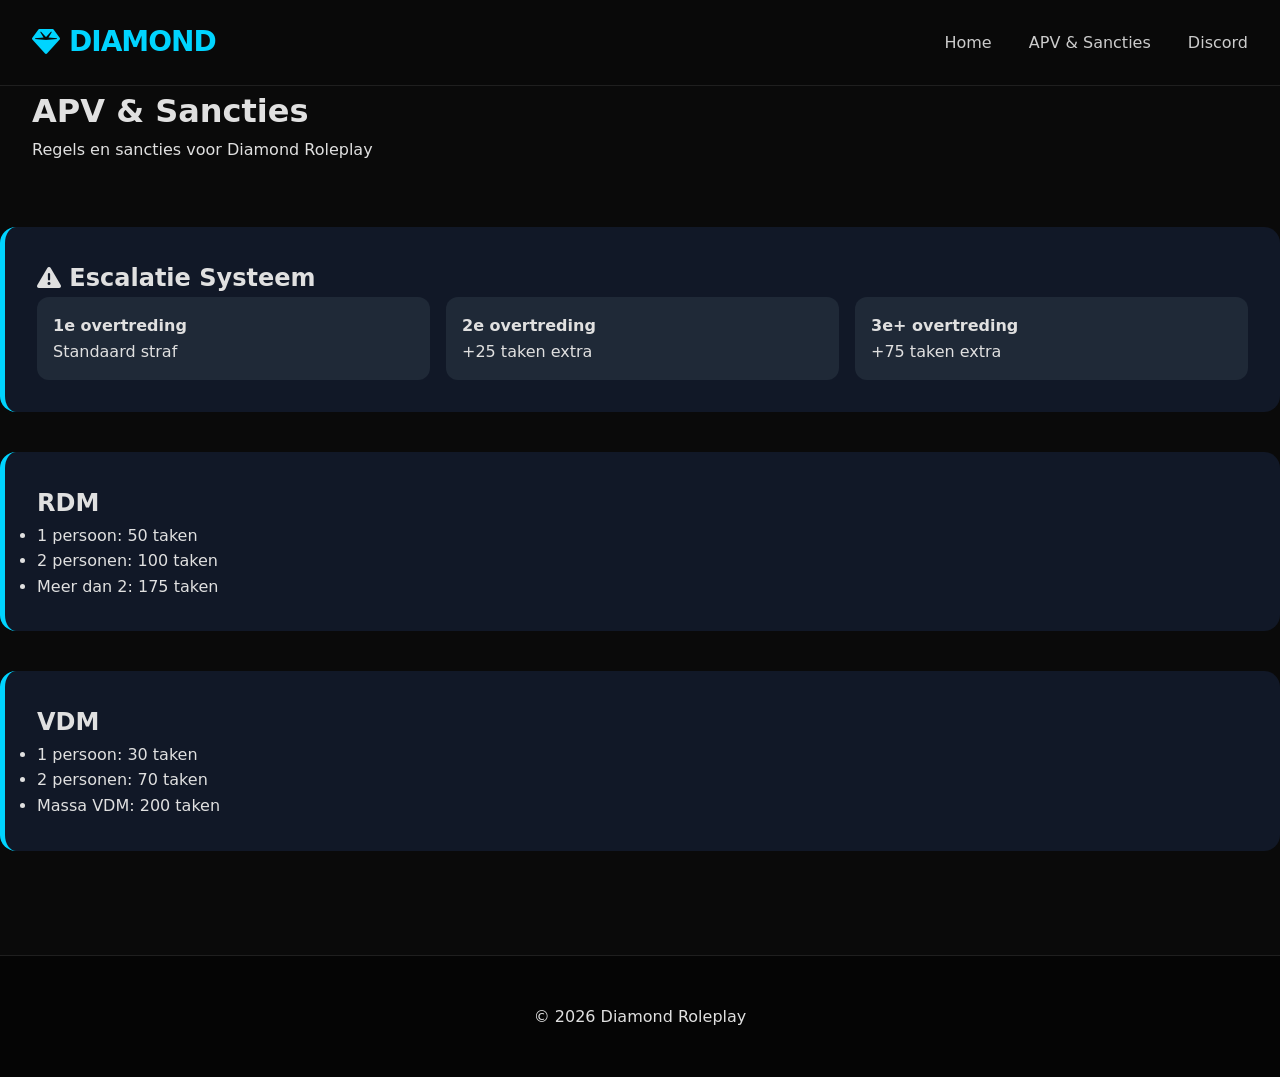
==== apv.html @ 526ea84e "Add files via upload" ====
<!DOCTYPE html>
<html lang="nl">
<head>
    <meta charset="UTF-8">
    <meta name="viewport" content="width=device-width, initial-scale=1.0">
    <title>APV & Sancties - Diamond Roleplay</title>
    <link rel="stylesheet" href="style.css">
    <link rel="stylesheet" href="https://cdnjs.cloudflare.com/ajax/libs/font-awesome/6.5.1/css/all.min.css">
</head>
<body>
    <nav>
        <div class="nav-container">
            <div class="logo">
                <i class="fas fa-gem"></i> DIAMOND
            </div>
            <div class="links">
                <a href="index.html">Home</a>
                <a href="apv.html">APV & Sancties</a>
                <a href="discord.html">Discord</a>
            </div>
        </div>
    </nav>

    <div class="page-header">
        <div class="container">
            <h1>APV & Sancties</h1>
            <p>Regels en sancties voor Diamond Roleplay</p>
        </div>
    </div>

    <div class="container rules-container">
        <div class="rules-section">
            <h2><i class="fas fa-exclamation-triangle"></i> Escalatie Systeem</h2>
            <div class="rule-grid">
                <div class="rule-item">
                    <strong>1e overtreding</strong><br>Standaard straf
                </div>
                <div class="rule-item">
                    <strong>2e overtreding</strong><br>+25 taken extra
                </div>
                <div class="rule-item">
                    <strong>3e+ overtreding</strong><br>+75 taken extra
                </div>
            </div>
        </div>

        <!-- Add more sections similarly from original -->
        <div class="rules-section">
            <h2>RDM</h2>
            <ul>
                <li>1 persoon: 50 taken</li>
                <li>2 personen: 100 taken</li>
                <li>Meer dan 2: 175 taken</li>
            </ul>
        </div>

        <div class="rules-section">
            <h2>VDM</h2>
            <ul>
                <li>1 persoon: 30 taken</li>
                <li>2 personen: 70 taken</li>
                <li>Massa VDM: 200 taken</li>
            </ul>
        </div>

        <!-- More rules can be added similarly -->
    </div>

    <footer>
        <div class="container">
            <p>&copy; 2026 Diamond Roleplay</p>
        </div>
    </footer>

    <script src="script.js"></script>
</body>
</html>
---- style.css ----
* {
    margin: 0;
    padding: 0;
    box-sizing: border-box;
}

body {
    background: #0a0a0a;
    color: #e0e0e0;
    font-family: 'Inter', system-ui, sans-serif;
    line-height: 1.6;
    overflow-x: hidden;
}

nav {
    background: rgba(10, 10, 10, 0.95);
    backdrop-filter: blur(12px);
    position: sticky;
    top: 0;
    z-index: 100;
    border-bottom: 1px solid #1f1f1f;
}

.nav-container {
    max-width: 1400px;
    margin: 0 auto;
    padding: 1.25rem 2rem;
    display: flex;
    justify-content: space-between;
    align-items: center;
}

.logo {
    font-size: 1.75rem;
    font-weight: 700;
    color: #00d4ff;
    display: flex;
    align-items: center;
    gap: 10px;
    letter-spacing: -1px;
}

.links a {
    color: #ccc;
    text-decoration: none;
    margin-left: 2rem;
    font-weight: 500;
    transition: color 0.3s ease;
}

.links a:hover {
    color: #00d4ff;
}

/* Hero */
.hero {
    height: 100vh;
    background: linear-gradient(135deg, #0f172a 0%, #1e2937 100%);
    position: relative;
    display: flex;
    align-items: center;
    justify-content: center;
    text-align: center;
    overflow: hidden;
}

.hero::before {
    content: '';
    position: absolute;
    top: 0;
    left: 0;
    right: 0;
    bottom: 0;
    background: url('https://picsum.photos/id/1015/1920/1080') center/cover;
    opacity: 0.15;
}

.hero-content {
    position: relative;
    z-index: 2;
    max-width: 900px;
}

.badge {
    display: inline-block;
    background: rgba(0, 212, 255, 0.1);
    color: #00d4ff;
    padding: 6px 18px;
    border-radius: 9999px;
    font-size: 0.9rem;
    margin-bottom: 1rem;
    border: 1px solid rgba(0, 212, 255, 0.3);
}

.hero h1 {
    font-size: 4.5rem;
    font-family: 'Playfair Display', serif;
    margin-bottom: 1rem;
    background: linear-gradient(90deg, #fff, #00d4ff);
    -webkit-background-clip: text;
    -webkit-text-fill-color: transparent;
}

.subtitle {
    font-size: 1.4rem;
    opacity: 0.9;
    margin-bottom: 2.5rem;
}

.btn {
    display: inline-block;
    padding: 14px 36px;
    border-radius: 9999px;
    font-weight: 600;
    text-decoration: none;
    transition: all 0.3s ease;
    margin: 0 8px;
}

.primary {
    background: #00d4ff;
    color: #000;
}

.primary:hover {
    transform: translateY(-3px);
    box-shadow: 0 20px 25px -5px rgb(0 212 255 / 0.3);
}

.secondary {
    background: transparent;
    color: white;
    border: 2px solid #00d4ff;
}

.secondary:hover {
    background: #00d4ff;
    color: black;
}

/* Sections */
.container {
    max-width: 1280px;
    margin: 0 auto;
    padding: 0 2rem;
}

.section-title {
    text-align: center;
    font-size: 2.8rem;
    margin-bottom: 3rem;
    color: #fff;
}

.features-grid {
    display: grid;
    grid-template-columns: repeat(auto-fit, minmax(320px, 1fr));
    gap: 2rem;
}

.feature-card {
    background: #111;
    border: 1px solid #222;
    padding: 2.5rem 2rem;
    border-radius: 16px;
    transition: all 0.4s ease;
}

.feature-card:hover {
    transform: translateY(-10px);
    border-color: #00d4ff;
    box-shadow: 0 25px 50px -12px rgb(0 0 0 / 0.4);
}

.icon {
    font-size: 2.8rem;
    color: #00d4ff;
    margin-bottom: 1.5rem;
}

/* Rules */
.rules-container {
    padding: 4rem 0;
}

.rules-section {
    background: #111827;
    margin-bottom: 2.5rem;
    padding: 2rem;
    border-radius: 16px;
    border-left: 5px solid #00d4ff;
}

.rule-grid {
    display: grid;
    grid-template-columns: repeat(auto-fit, minmax(200px, 1fr));
    gap: 1rem;
}

.rule-item {
    background: #1f2937;
    padding: 1rem;
    border-radius: 12px;
}

/* Footer */
footer {
    background: #050505;
    padding: 3rem 0;
    text-align: center;
    border-top: 1px solid #1f1f1f;
}

/* Responsive */
@media (max-width: 768px) {
    .hero h1 {
        font-size: 3rem;
    }
    .nav-container {
        padding: 1rem;
    }
}
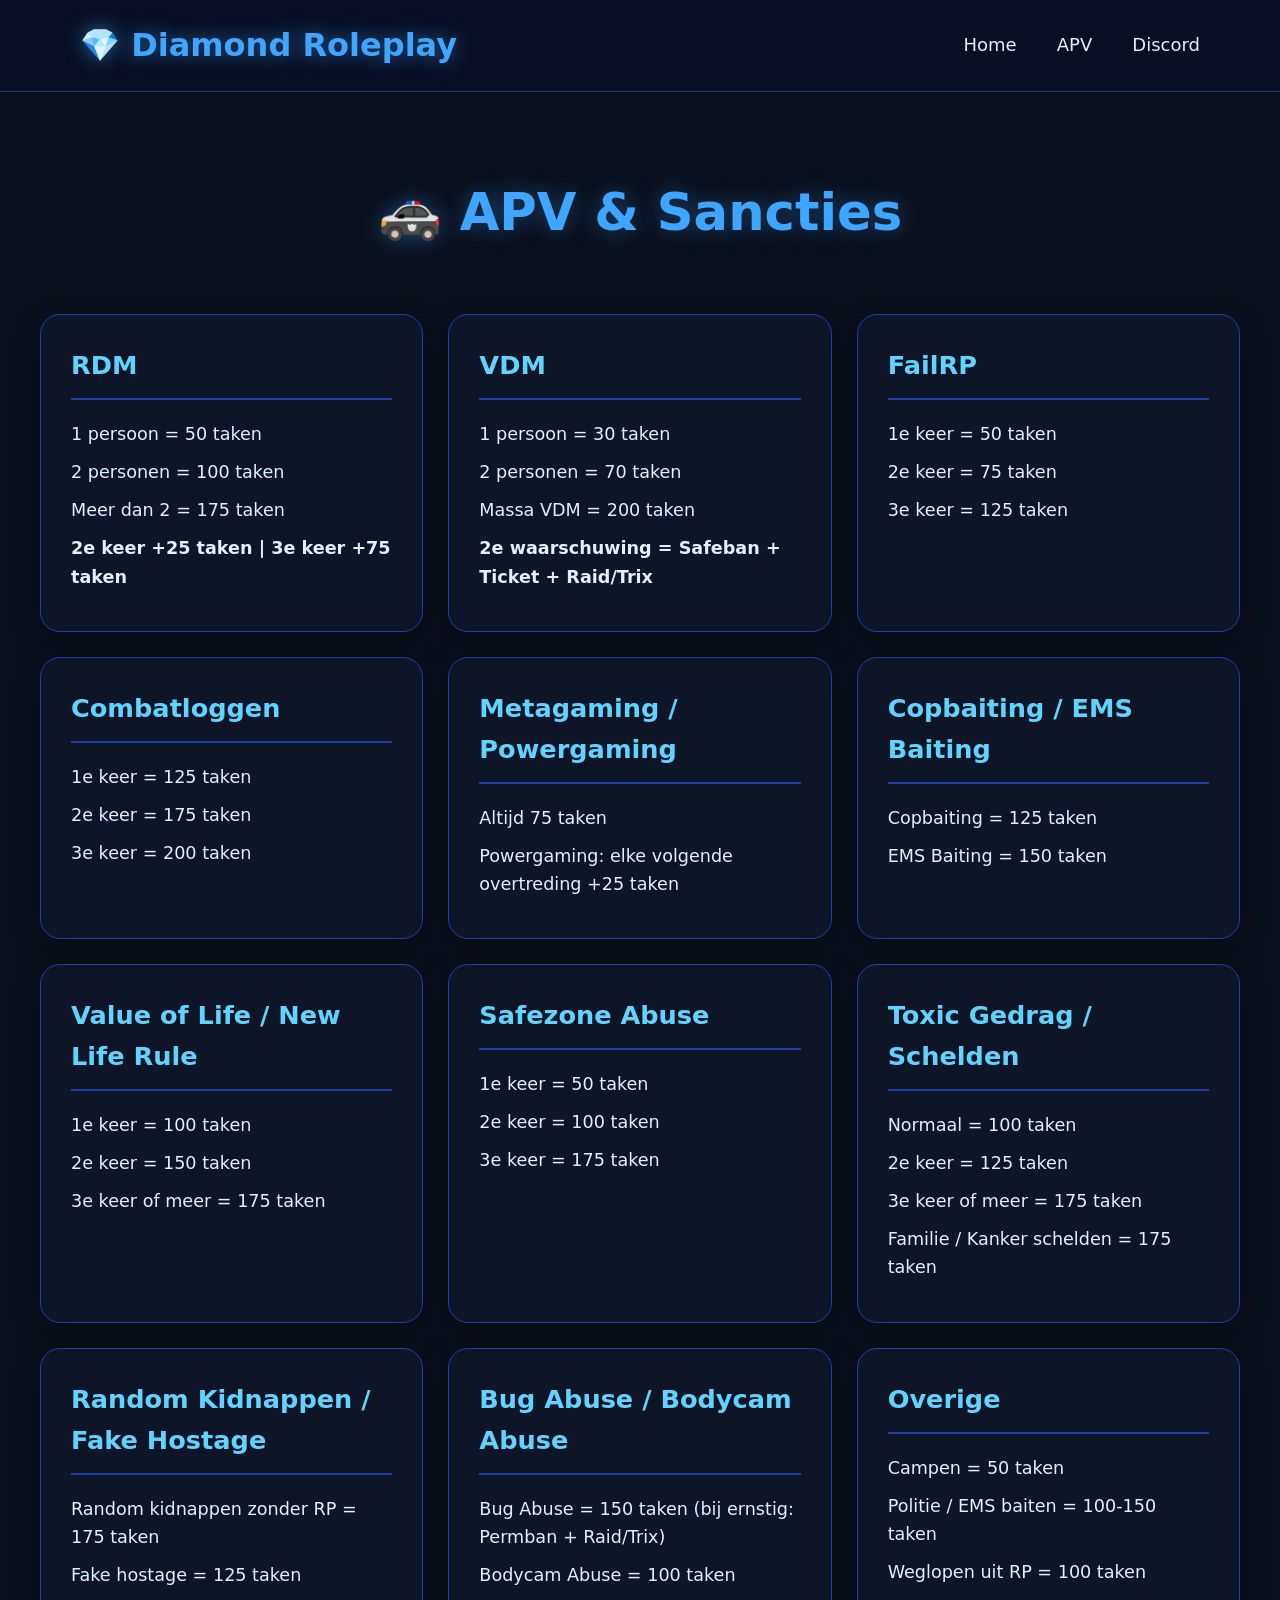
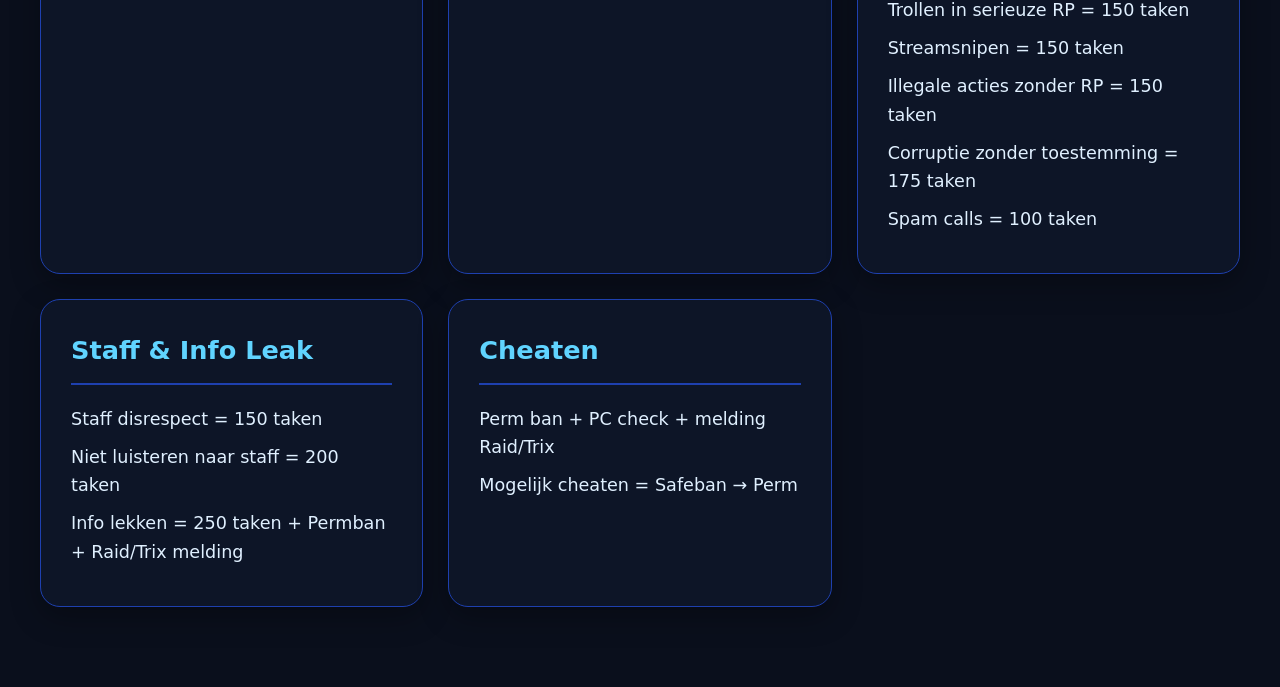
==== commit 41c2919e: "Update apv.html" ====
--- a/apv.html
+++ b/apv.html
@@ -3,75 +3,127 @@
 <head>
     <meta charset="UTF-8">
     <meta name="viewport" content="width=device-width, initial-scale=1.0">
-    <title>APV & Sancties - Diamond Roleplay</title>
+    <title>Diamond Roleplay - APV</title>
     <link rel="stylesheet" href="style.css">
-    <link rel="stylesheet" href="https://cdnjs.cloudflare.com/ajax/libs/font-awesome/6.5.1/css/all.min.css">
+    <link rel="stylesheet" href="https://cdnjs.cloudflare.com/ajax/libs/font-awesome/6.6.0/css/all.min.css">
 </head>
 <body>
     <nav>
-        <div class="nav-container">
-            <div class="logo">
-                <i class="fas fa-gem"></i> DIAMOND
-            </div>
-            <div class="links">
-                <a href="index.html">Home</a>
-                <a href="apv.html">APV & Sancties</a>
-                <a href="discord.html">Discord</a>
-            </div>
+        <div class="logo">💎 Diamond Roleplay</div>
+        <div class="links">
+            <a href="index.html">Home</a>
+            <a href="apv.html">APV</a>
+            <a href="discord.html">Discord</a>
         </div>
     </nav>
 
-    <div class="page-header">
-        <div class="container">
-            <h1>APV & Sancties</h1>
-            <p>Regels en sancties voor Diamond Roleplay</p>
+    <div class="container">
+        <h1 class="title">🚓 APV & Sancties</h1>
+        
+        <div class="rules-grid">
+            <div class="rule-card">
+                <h2>RDM</h2>
+                <p>1 persoon = 50 taken</p>
+                <p>2 personen = 100 taken</p>
+                <p>Meer dan 2 = 175 taken</p>
+                <p><strong>2e keer +25 taken | 3e keer +75 taken</strong></p>
+            </div>
+
+            <div class="rule-card">
+                <h2>VDM</h2>
+                <p>1 persoon = 30 taken</p>
+                <p>2 personen = 70 taken</p>
+                <p>Massa VDM = 200 taken</p>
+                <p><strong>2e waarschuwing = Safeban + Ticket + Raid/Trix</strong></p>
+            </div>
+
+            <div class="rule-card">
+                <h2>FailRP</h2>
+                <p>1e keer = 50 taken</p>
+                <p>2e keer = 75 taken</p>
+                <p>3e keer = 125 taken</p>
+            </div>
+
+            <div class="rule-card">
+                <h2>Combatloggen</h2>
+                <p>1e keer = 125 taken</p>
+                <p>2e keer = 175 taken</p>
+                <p>3e keer = 200 taken</p>
+            </div>
+
+            <div class="rule-card">
+                <h2>Metagaming / Powergaming</h2>
+                <p>Altijd 75 taken</p>
+                <p>Powergaming: elke volgende overtreding +25 taken</p>
+            </div>
+
+            <div class="rule-card">
+                <h2>Copbaiting / EMS Baiting</h2>
+                <p>Copbaiting = 125 taken</p>
+                <p>EMS Baiting = 150 taken</p>
+            </div>
+
+            <div class="rule-card">
+                <h2>Value of Life / New Life Rule</h2>
+                <p>1e keer = 100 taken</p>
+                <p>2e keer = 150 taken</p>
+                <p>3e keer of meer = 175 taken</p>
+            </div>
+
+            <div class="rule-card">
+                <h2>Safezone Abuse</h2>
+                <p>1e keer = 50 taken</p>
+                <p>2e keer = 100 taken</p>
+                <p>3e keer = 175 taken</p>
+            </div>
+
+            <div class="rule-card">
+                <h2>Toxic Gedrag / Schelden</h2>
+                <p>Normaal = 100 taken</p>
+                <p>2e keer = 125 taken</p>
+                <p>3e keer of meer = 175 taken</p>
+                <p>Familie / Kanker schelden = 175 taken</p>
+            </div>
+
+            <div class="rule-card">
+                <h2>Random Kidnappen / Fake Hostage</h2>
+                <p>Random kidnappen zonder RP = 175 taken</p>
+                <p>Fake hostage = 125 taken</p>
+            </div>
+
+            <div class="rule-card">
+                <h2>Bug Abuse / Bodycam Abuse</h2>
+                <p>Bug Abuse = 150 taken (bij ernstig: Permban + Raid/Trix)</p>
+                <p>Bodycam Abuse = 100 taken</p>
+            </div>
+
+            <div class="rule-card">
+                <h2>Overige</h2>
+                <p>Campen = 50 taken</p>
+                <p>Politie / EMS baiten = 100-150 taken</p>
+                <p>Weglopen uit RP = 100 taken</p>
+                <p>Trollen in serieuze RP = 150 taken</p>
+                <p>Streamsnipen = 150 taken</p>
+                <p>Illegale acties zonder RP = 150 taken</p>
+                <p>Corruptie zonder toestemming = 175 taken</p>
+                <p>Spam calls = 100 taken</p>
+            </div>
+
+            <div class="rule-card">
+                <h2>Staff & Info Leak</h2>
+                <p>Staff disrespect = 150 taken</p>
+                <p>Niet luisteren naar staff = 200 taken</p>
+                <p>Info lekken = 250 taken + Permban + Raid/Trix melding</p>
+            </div>
+
+            <div class="rule-card">
+                <h2>Cheaten</h2>
+                <p>Perm ban + PC check + melding Raid/Trix</p>
+                <p>Mogelijk cheaten = Safeban → Perm</p>
+            </div>
         </div>
     </div>
 
-    <div class="container rules-container">
-        <div class="rules-section">
-            <h2><i class="fas fa-exclamation-triangle"></i> Escalatie Systeem</h2>
-            <div class="rule-grid">
-                <div class="rule-item">
-                    <strong>1e overtreding</strong><br>Standaard straf
-                </div>
-                <div class="rule-item">
-                    <strong>2e overtreding</strong><br>+25 taken extra
-                </div>
-                <div class="rule-item">
-                    <strong>3e+ overtreding</strong><br>+75 taken extra
-                </div>
-            </div>
-        </div>
-
-        <!-- Add more sections similarly from original -->
-        <div class="rules-section">
-            <h2>RDM</h2>
-            <ul>
-                <li>1 persoon: 50 taken</li>
-                <li>2 personen: 100 taken</li>
-                <li>Meer dan 2: 175 taken</li>
-            </ul>
-        </div>
-
-        <div class="rules-section">
-            <h2>VDM</h2>
-            <ul>
-                <li>1 persoon: 30 taken</li>
-                <li>2 personen: 70 taken</li>
-                <li>Massa VDM: 200 taken</li>
-            </ul>
-        </div>
-
-        <!-- More rules can be added similarly -->
-    </div>
-
-    <footer>
-        <div class="container">
-            <p>&copy; 2026 Diamond Roleplay</p>
-        </div>
-    </footer>
-
     <script src="script.js"></script>
 </body>
-</html>+</html>
--- a/style.css
+++ b/style.css
@@ -5,62 +5,59 @@
 }
 
 body {
-    background: #0a0a0a;
-    color: #e0e0e0;
+    background: #0a0f1c;
+    color: #e0f0ff;
     font-family: 'Inter', system-ui, sans-serif;
     line-height: 1.6;
-    overflow-x: hidden;
 }
 
 nav {
-    background: rgba(10, 10, 10, 0.95);
+    display: flex;
+    justify-content: space-between;
+    align-items: center;
+    padding: 20px 80px;
+    background: rgba(10, 15, 35, 0.95);
     backdrop-filter: blur(12px);
     position: sticky;
     top: 0;
     z-index: 100;
-    border-bottom: 1px solid #1f1f1f;
-}
-
-.nav-container {
-    max-width: 1400px;
-    margin: 0 auto;
-    padding: 1.25rem 2rem;
-    display: flex;
-    justify-content: space-between;
-    align-items: center;
+    border-bottom: 1px solid #1e3a8a;
 }
 
 .logo {
-    font-size: 1.75rem;
-    font-weight: 700;
-    color: #00d4ff;
+    font-size: 32px;
+    font-weight: 800;
+    color: #3ea6ff;
+    text-shadow: 0 0 20px rgba(62, 166, 255, 0.6);
     display: flex;
     align-items: center;
     gap: 10px;
-    letter-spacing: -1px;
 }
 
 .links a {
-    color: #ccc;
+    color: #e0f0ff;
     text-decoration: none;
-    margin-left: 2rem;
+    margin-left: 35px;
+    font-size: 18px;
     font-weight: 500;
-    transition: color 0.3s ease;
+    transition: all 0.3s;
 }
 
 .links a:hover {
-    color: #00d4ff;
+    color: #3ea6ff;
+    text-shadow: 0 0 10px rgba(62, 166, 255, 0.5);
 }
 
 /* Hero */
 .hero {
-    height: 100vh;
-    background: linear-gradient(135deg, #0f172a 0%, #1e2937 100%);
+    height: 90vh;
+    display: flex;
+    flex-direction: column;
+    justify-content: center;
+    align-items: center;
+    text-align: center;
+    background: linear-gradient(135deg, #0f1e3d, #02060f);
     position: relative;
-    display: flex;
-    align-items: center;
-    justify-content: center;
-    text-align: center;
     overflow: hidden;
 }
 
@@ -69,154 +66,90 @@
     position: absolute;
     top: 0;
     left: 0;
-    right: 0;
-    bottom: 0;
-    background: url('https://picsum.photos/id/1015/1920/1080') center/cover;
-    opacity: 0.15;
-}
-
-.hero-content {
-    position: relative;
-    z-index: 2;
-    max-width: 900px;
-}
-
-.badge {
-    display: inline-block;
-    background: rgba(0, 212, 255, 0.1);
-    color: #00d4ff;
-    padding: 6px 18px;
-    border-radius: 9999px;
-    font-size: 0.9rem;
-    margin-bottom: 1rem;
-    border: 1px solid rgba(0, 212, 255, 0.3);
+    width: 100%;
+    height: 100%;
+    background: radial-gradient(circle at center, rgba(62, 166, 255, 0.15), transparent 70%);
 }
 
 .hero h1 {
     font-size: 4.5rem;
-    font-family: 'Playfair Display', serif;
-    margin-bottom: 1rem;
-    background: linear-gradient(90deg, #fff, #00d4ff);
+    margin-bottom: 20px;
+    background: linear-gradient(90deg, #3ea6ff, #60d4ff);
     -webkit-background-clip: text;
     -webkit-text-fill-color: transparent;
 }
 
-.subtitle {
-    font-size: 1.4rem;
+.hero p {
+    font-size: 1.5rem;
+    max-width: 700px;
     opacity: 0.9;
-    margin-bottom: 2.5rem;
+    margin-bottom: 40px;
 }
 
 .btn {
-    display: inline-block;
-    padding: 14px 36px;
-    border-radius: 9999px;
+    background: #3ea6ff;
+    color: white;
+    padding: 18px 45px;
+    border-radius: 50px;
+    text-decoration: none;
+    font-size: 1.3rem;
     font-weight: 600;
-    text-decoration: none;
-    transition: all 0.3s ease;
-    margin: 0 8px;
+    transition: all 0.4s;
+    box-shadow: 0 10px 30px rgba(62, 166, 255, 0.4);
 }
 
-.primary {
-    background: #00d4ff;
-    color: #000;
+.btn:hover {
+    transform: translateY(-5px) scale(1.05);
+    box-shadow: 0 15px 40px rgba(62, 166, 255, 0.6);
 }
 
-.primary:hover {
-    transform: translateY(-3px);
-    box-shadow: 0 20px 25px -5px rgb(0 212 255 / 0.3);
+/* Container */
+.container {
+    max-width: 1300px;
+    margin: 0 auto;
+    padding: 80px 40px;
 }
 
-.secondary {
-    background: transparent;
-    color: white;
-    border: 2px solid #00d4ff;
+/* Titles */
+.title {
+    font-size: 3.2rem;
+    text-align: center;
+    margin-bottom: 60px;
+    color: #3ea6ff;
+    text-shadow: 0 0 25px rgba(62, 166, 255, 0.4);
 }
 
-.secondary:hover {
-    background: #00d4ff;
-    color: black;
+/* Cards & Rules */
+.cards, .rules-grid {
+    display: grid;
+    grid-template-columns: repeat(auto-fit, minmax(380px, 1fr));
+    gap: 25px;
 }
 
-/* Sections */
-.container {
-    max-width: 1280px;
-    margin: 0 auto;
-    padding: 0 2rem;
+.card, .rule-card {
+    background: rgba(15, 23, 42, 0.85);
+    border: 1px solid #1e40af;
+    border-radius: 20px;
+    padding: 30px;
+    transition: all 0.4s ease;
+    box-shadow: 0 10px 30px rgba(0, 0, 0, 0.3);
 }
 
-.section-title {
-    text-align: center;
-    font-size: 2.8rem;
-    margin-bottom: 3rem;
-    color: #fff;
+.card:hover, .rule-card:hover {
+    transform: translateY(-12px);
+    border-color: #3ea6ff;
+    box-shadow: 0 20px 40px rgba(62, 166, 255, 0.25);
 }
 
-.features-grid {
-    display: grid;
-    grid-template-columns: repeat(auto-fit, minmax(320px, 1fr));
-    gap: 2rem;
+.rule-card h2 {
+    color: #60d4ff;
+    margin-bottom: 20px;
+    font-size: 1.6rem;
+    border-bottom: 2px solid #1e40af;
+    padding-bottom: 12px;
 }
 
-.feature-card {
-    background: #111;
-    border: 1px solid #222;
-    padding: 2.5rem 2rem;
-    border-radius: 16px;
-    transition: all 0.4s ease;
+.rule-card p {
+    margin-bottom: 10px;
+    font-size: 1.1rem;
 }
-
-.feature-card:hover {
-    transform: translateY(-10px);
-    border-color: #00d4ff;
-    box-shadow: 0 25px 50px -12px rgb(0 0 0 / 0.4);
-}
-
-.icon {
-    font-size: 2.8rem;
-    color: #00d4ff;
-    margin-bottom: 1.5rem;
-}
-
-/* Rules */
-.rules-container {
-    padding: 4rem 0;
-}
-
-.rules-section {
-    background: #111827;
-    margin-bottom: 2.5rem;
-    padding: 2rem;
-    border-radius: 16px;
-    border-left: 5px solid #00d4ff;
-}
-
-.rule-grid {
-    display: grid;
-    grid-template-columns: repeat(auto-fit, minmax(200px, 1fr));
-    gap: 1rem;
-}
-
-.rule-item {
-    background: #1f2937;
-    padding: 1rem;
-    border-radius: 12px;
-}
-
-/* Footer */
-footer {
-    background: #050505;
-    padding: 3rem 0;
-    text-align: center;
-    border-top: 1px solid #1f1f1f;
-}
-
-/* Responsive */
-@media (max-width: 768px) {
-    .hero h1 {
-        font-size: 3rem;
-    }
-    .nav-container {
-        padding: 1rem;
-    }
-}
